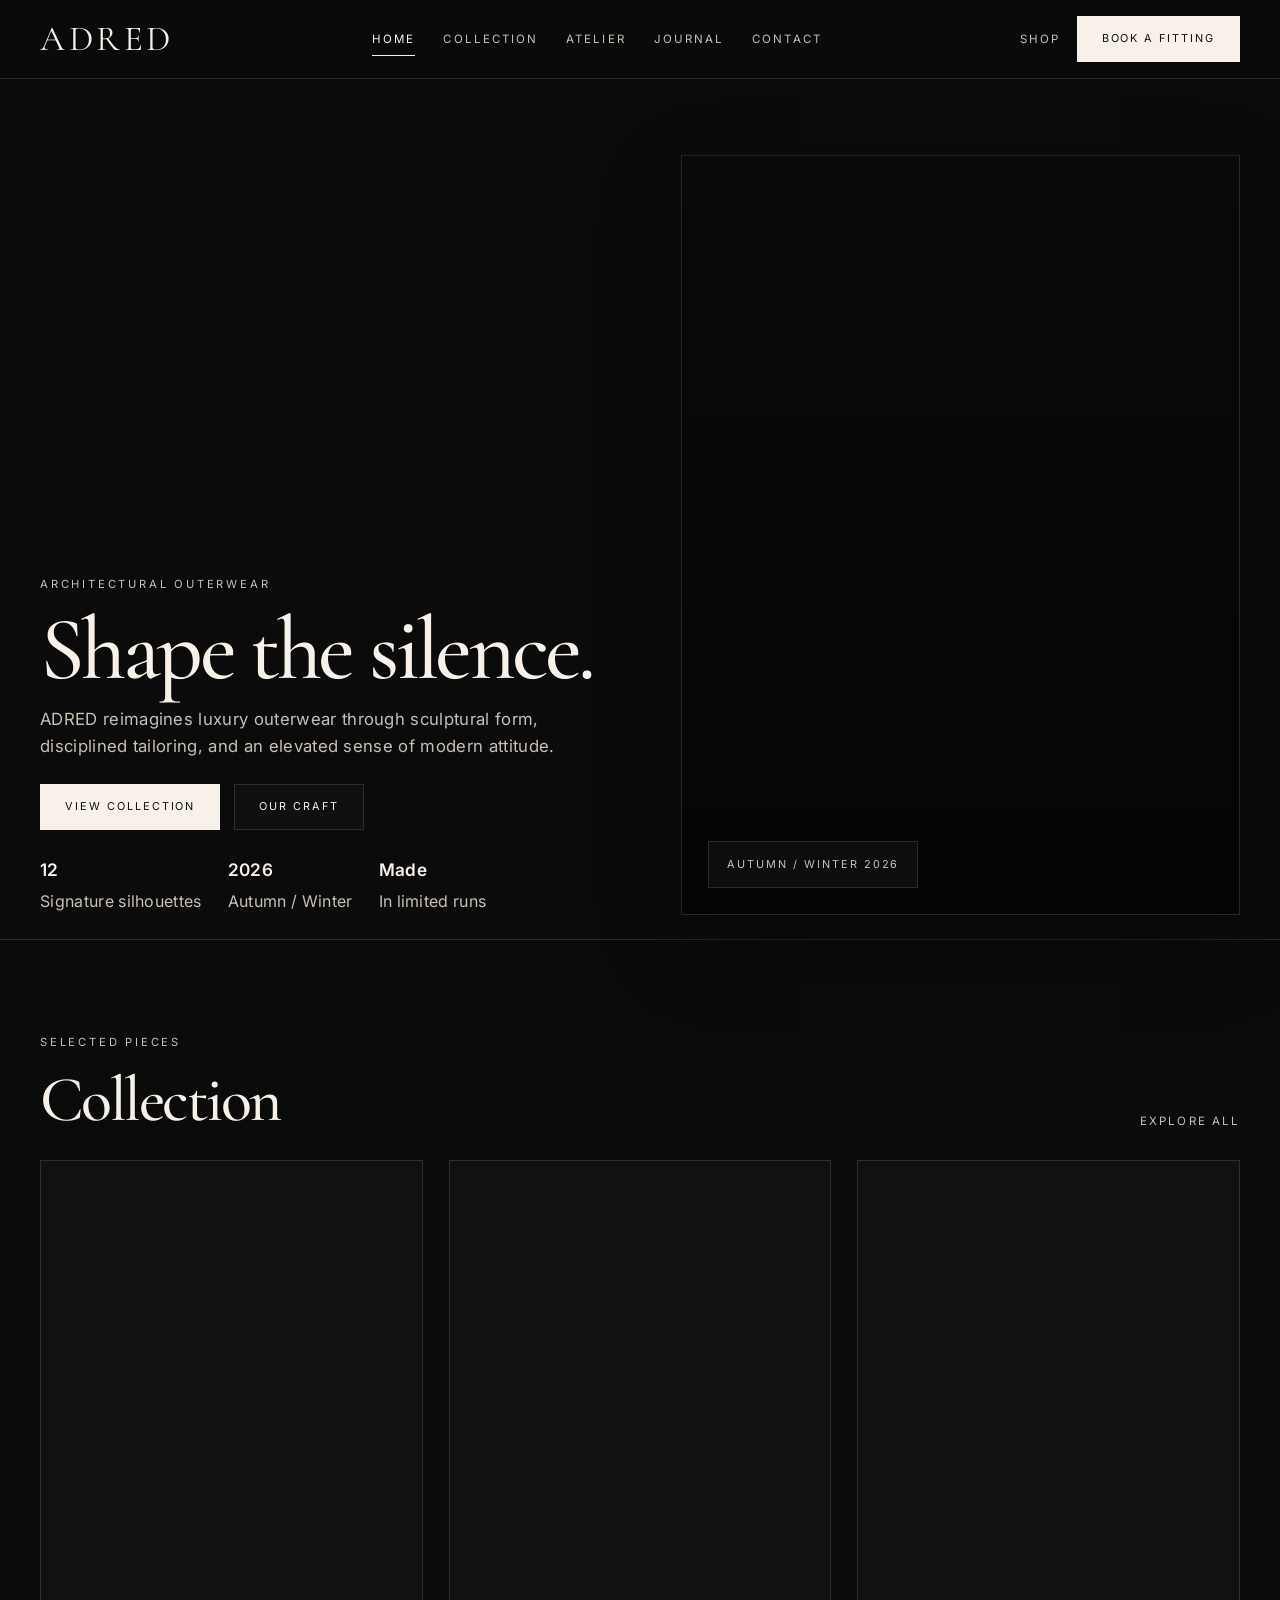
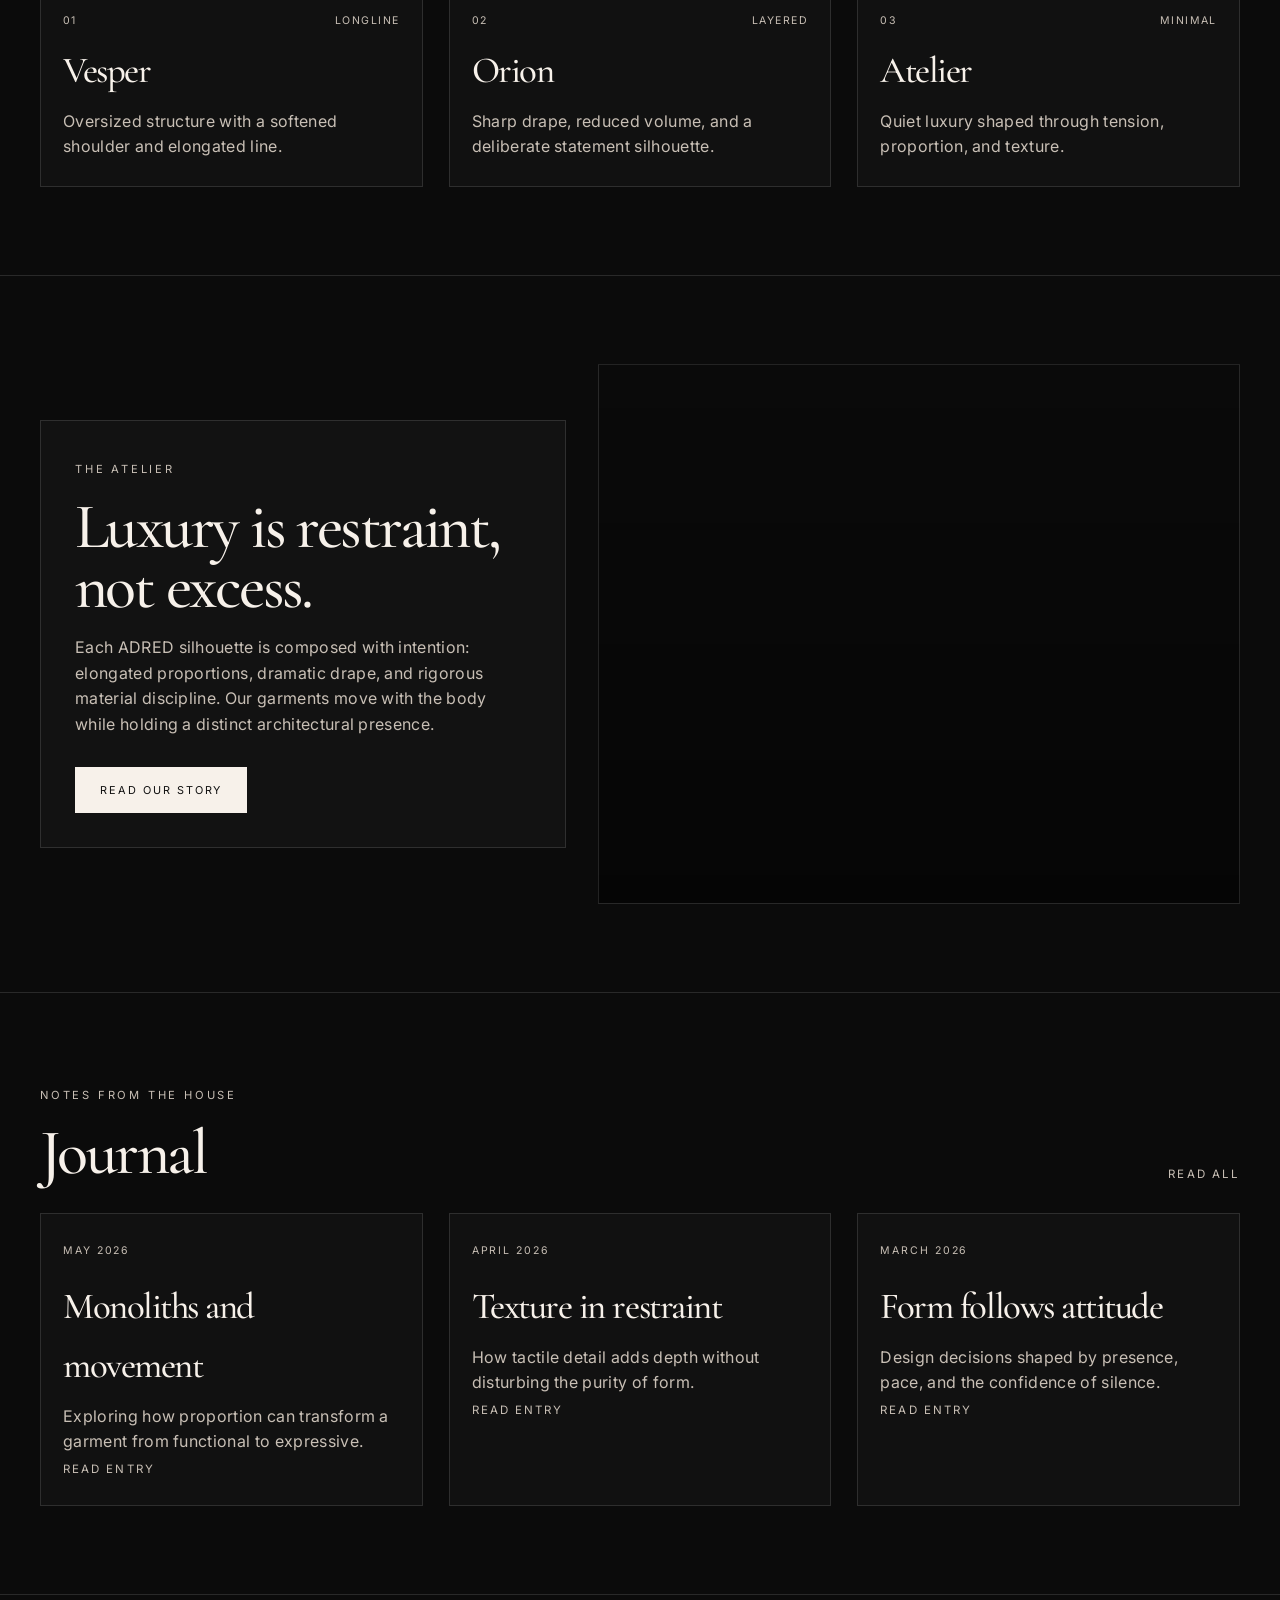
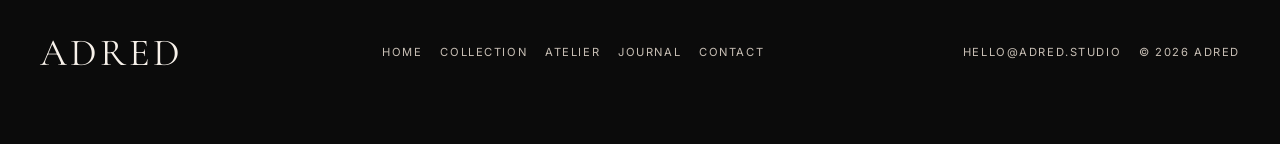
==== index.html @ dc6fb2dc "Create ADRED multi-page luxury fashion website with Home, Collection, Atelier, Journal, and Contact " ====
<!DOCTYPE html>
<html lang="en">
  <head>
    <meta charset="UTF-8" />
    <meta name="viewport" content="width=device-width, initial-scale=1.0" />
    <title>ADRED | Outerwear Atelier</title>
    <meta
      name="description"
      content="ADRED creates sculptural luxury outerwear with precision tailoring, modern minimalism, and architectural silhouettes."
    />
    <link rel="preconnect" href="https://fonts.googleapis.com" />
    <link rel="preconnect" href="https://fonts.gstatic.com" crossorigin />
    <link href="https://fonts.googleapis.com/css2?family=Cormorant+Garamond:wght@400;500;600;700&family=Inter:wght@400;500;600;700;800&display=swap" rel="stylesheet" />
    <link rel="stylesheet" href="css/style.css" />
  </head>
  <body>
    <header class="topbar">
      <div class="container nav-wrap">
        <a href="index.html" class="brand" aria-label="ADRED home">ADRED</a>

        <button class="menu-toggle" aria-label="Toggle menu" aria-expanded="false">
          <span></span>
          <span></span>
          <span></span>
        </button>

        <nav class="main-nav" aria-label="Main navigation">
          <a href="index.html" class="active">Home</a>
          <a href="collection.html">Collection</a>
          <a href="atelier.html">Atelier</a>
          <a href="journal.html">Journal</a>
          <a href="contact.html">Contact</a>
        </nav>

        <div class="nav-actions">
          <a href="collection.html" class="nav-link">Shop</a>
          <a href="contact.html" class="button button-light">Book a fitting</a>
        </div>
      </div>
    </header>

    <main>
      <section class="hero">
        <div class="container hero-grid">
          <div class="hero-copy">
            <span class="eyebrow">Architectural outerwear</span>
            <h1>Shape the silence.</h1>
            <p>
              ADRED reimagines luxury outerwear through sculptural form, disciplined tailoring,
              and an elevated sense of modern attitude.
            </p>
            <div class="hero-actions">
              <a href="collection.html" class="button button-light">View collection</a>
              <a href="atelier.html" class="button button-ghost">Our craft</a>
            </div>
            <ul class="hero-metrics">
              <li><strong>12</strong><span>Signature silhouettes</span></li>
              <li><strong>2026</strong><span>Autumn / Winter</span></li>
              <li><strong>Made</strong><span>In limited runs</span></li>
            </ul>
          </div>

          <div class="hero-visual">
            <div class="hero-image">
              <div class="image-tag">Autumn / Winter 2026</div>
            </div>
          </div>
        </div>
      </section>

      <section class="section">
        <div class="container">
          <div class="section-head">
            <div>
              <span class="eyebrow">selected pieces</span>
              <h2>Collection</h2>
            </div>
            <a href="collection.html" class="text-link">Explore all</a>
          </div>

          <div class="products-grid">
            <article class="product-card">
              <div class="product-image image-one"></div>
              <div class="product-content">
                <div class="meta-row">
                  <span>01</span>
                  <span>Longline</span>
                </div>
                <h3>Vesper</h3>
                <p>Oversized structure with a softened shoulder and elongated line.</p>
              </div>
            </article>

            <article class="product-card">
              <div class="product-image image-two"></div>
              <div class="product-content">
                <div class="meta-row">
                  <span>02</span>
                  <span>Layered</span>
                </div>
                <h3>Orion</h3>
                <p>Sharp drape, reduced volume, and a deliberate statement silhouette.</p>
              </div>
            </article>

            <article class="product-card">
              <div class="product-image image-three"></div>
              <div class="product-content">
                <div class="meta-row">
                  <span>03</span>
                  <span>Minimal</span>
                </div>
                <h3>Atelier</h3>
                <p>Quiet luxury shaped through tension, proportion, and texture.</p>
              </div>
            </article>
          </div>
        </div>
      </section>

      <section class="section atelier-banner">
        <div class="container story-grid">
          <div class="story-copy">
            <span class="eyebrow">The atelier</span>
            <h2>Luxury is restraint, not excess.</h2>
            <p>
              Each ADRED silhouette is composed with intention: elongated proportions, dramatic drape,
              and rigorous material discipline. Our garments move with the body while holding a distinct architectural presence.
            </p>
            <a href="atelier.html" class="button button-light">Read our story</a>
          </div>

          <div class="story-visual"></div>
        </div>
      </section>

      <section class="section">
        <div class="container">
          <div class="section-head">
            <div>
              <span class="eyebrow">notes from the house</span>
              <h2>Journal</h2>
            </div>
            <a href="journal.html" class="text-link">Read all</a>
          </div>

          <div class="journal-grid">
            <article class="journal-card">
              <span class="journal-date">May 2026</span>
              <h3>Monoliths and movement</h3>
              <p>Exploring how proportion can transform a garment from functional to expressive.</p>
              <a href="journal.html" class="text-link">Read entry</a>
            </article>

            <article class="journal-card">
              <span class="journal-date">April 2026</span>
              <h3>Texture in restraint</h3>
              <p>How tactile detail adds depth without disturbing the purity of form.</p>
              <a href="journal.html" class="text-link">Read entry</a>
            </article>

            <article class="journal-card">
              <span class="journal-date">March 2026</span>
              <h3>Form follows attitude</h3>
              <p>Design decisions shaped by presence, pace, and the confidence of silence.</p>
              <a href="journal.html" class="text-link">Read entry</a>
            </article>
          </div>
        </div>
      </section>
    </main>

    <footer class="site-footer">
      <div class="container footer-inner">
        <div class="footer-brand">ADRED</div>

        <div class="footer-links">
          <a href="index.html">Home</a>
          <a href="collection.html">Collection</a>
          <a href="atelier.html">Atelier</a>
          <a href="journal.html">Journal</a>
          <a href="contact.html">Contact</a>
        </div>

        <div class="footer-meta">
          <a href="mailto:hello@adred.studio">hello@adred.studio</a>
          <span>© <span id="year"></span> ADRED</span>
        </div>
      </div>
    </footer>

    <script src="js/script.js"></script>
  </body>
</html>
---- css/style.css ----
:root {
  --bg: #0b0b0b;
  --bg-2: #131313;
  --panel: rgba(16, 16, 16, 0.9);
  --panel-strong: #111111;
  --text: #f7f1ea;
  --muted: #c8bfb5;
  --line: rgba(255, 255, 255, 0.12);
  --stone: #d9d3c9;
  --soft: #b39b7f;
  --shadow: rgba(0, 0, 0, 0.38);
}

* {
  box-sizing: border-box;
}

html {
  scroll-behavior: smooth;
}

body {
  margin: 0;
  background: var(--bg);
  color: var(--text);
  font-family: "Inter", sans-serif;
  line-height: 1.6;
  letter-spacing: 0.02em;
}

a {
  color: inherit;
  text-decoration: none;
}

img {
  display: block;
  max-width: 100%;
}

button,
input,
textarea {
  font: inherit;
}

.container {
  width: min(1200px, calc(100% - 32px));
  margin: 0 auto;
}

.topbar {
  position: sticky;
  top: 0;
  z-index: 20;
  background: rgba(11, 11, 11, 0.76);
  backdrop-filter: blur(12px);
  border-bottom: 1px solid var(--line);
}

.nav-wrap {
  display: flex;
  align-items: center;
  justify-content: space-between;
  gap: 18px;
  min-height: 78px;
  position: relative;
}

.brand {
  font-family: "Cormorant Garamond", serif;
  font-size: 2.2rem;
  letter-spacing: 0.1em;
  text-transform: uppercase;
  color: var(--text);
}

.main-nav {
  display: flex;
  align-items: center;
  gap: 28px;
  font-size: 0.72rem;
  letter-spacing: 0.18em;
  text-transform: uppercase;
  color: var(--muted);
}

.main-nav a {
  position: relative;
  transition: color 0.2s ease;
}

.main-nav a.active,
.main-nav a:hover,
.nav-link:hover,
.text-link:hover {
  color: var(--text);
}

.main-nav a.active::after,
.main-nav a:hover::after {
  content: "";
  position: absolute;
  left: 0;
  right: 0;
  bottom: -8px;
  height: 1px;
  background: var(--text);
}

.nav-actions {
  display: flex;
  align-items: center;
  gap: 16px;
  font-size: 0.72rem;
  letter-spacing: 0.18em;
  text-transform: uppercase;
  color: var(--muted);
}

.button {
  display: inline-flex;
  align-items: center;
  justify-content: center;
  min-height: 46px;
  padding: 0 24px;
  border: 1px solid var(--line);
  background: transparent;
  color: var(--text);
  letter-spacing: 0.18em;
  text-transform: uppercase;
  font-size: 0.68rem;
  cursor: pointer;
  transition: all 0.2s ease;
}

.button:hover {
  transform: translateY(-1px);
}

.button-light {
  background: var(--text);
  color: #111;
  border-color: var(--text);
}

.button-ghost {
  background: rgba(255, 255, 255, 0.02);
}

.nav-link {
  color: var(--muted);
}

.menu-toggle {
  display: none;
  width: 42px;
  height: 42px;
  border: 1px solid var(--line);
  background: transparent;
  cursor: pointer;
  padding: 10px 9px;
}

.menu-toggle span {
  display: block;
  width: 100%;
  height: 1px;
  background: var(--text);
  margin: 5px 0;
}

.hero {
  padding: 76px 0 24px;
}

.hero-grid {
  display: grid;
  grid-template-columns: 1.04fr 0.96fr;
  align-items: end;
  gap: 36px;
  min-height: 670px;
}

.eyebrow {
  display: inline-block;
  margin-bottom: 18px;
  font-size: 0.7rem;
  letter-spacing: 0.25em;
  text-transform: uppercase;
  color: var(--muted);
}

h1,
h2,
h3 {
  margin: 0;
  font-family: "Cormorant Garamond", serif;
  font-weight: 500;
  letter-spacing: -0.04em;
}

h1 {
  font-size: clamp(4rem, 7vw, 10rem);
  line-height: 0.85;
  margin-bottom: 12px;
}

.hero-copy p,
.story-copy p,
.contact-card p,
.lead,
.journal-feature-copy p,
.product-content p,
.journal-card p,
.values-grid p,
.story-column p {
  color: var(--muted);
}

.hero-copy p {
  max-width: 560px;
  font-size: 1.05rem;
  margin: 18px 0 24px;
}

.hero-actions {
  display: flex;
  flex-wrap: wrap;
  gap: 14px;
  margin-bottom: 26px;
}

.hero-metrics {
  list-style: none;
  padding: 0;
  margin: 0;
  display: flex;
  flex-wrap: wrap;
  gap: 26px;
  max-width: 600px;
}

.hero-metrics li {
  min-width: 120px;
  display: flex;
  flex-direction: column;
  gap: 6px;
  color: var(--muted);
}

.hero-metrics strong {
  font-size: 1.08rem;
  font-weight: 600;
  color: var(--text);
}

.hero-image {
  position: relative;
  height: 760px;
  background:
    linear-gradient(180deg, rgba(0, 0, 0, 0.2), rgba(0, 0, 0, 0.55)),
    url('https://images.unsplash.com/photo-1529139574466-a303027c1d8b?auto=format&fit=crop&w=1000&q=80') center/cover no-repeat;
  border: 1px solid var(--line);
  box-shadow: 0 30px 80px rgba(0, 0, 0, 0.32);
}

.image-tag {
  position: absolute;
  left: 26px;
  bottom: 26px;
  padding: 14px 18px;
  background: rgba(17, 17, 17, 0.72);
  border: 1px solid var(--line);
  text-transform: uppercase;
  letter-spacing: 0.18em;
  font-size: 0.68rem;
  color: var(--muted);
}

.section {
  padding: 88px 0;
  border-top: 1px solid var(--line);
}

.section-head {
  display: flex;
  justify-content: space-between;
  align-items: end;
  gap: 20px;
  margin-bottom: 30px;
}

.section-head h2,
.story-copy h2,
.journal-feature-copy h2,
.page-header h1 {
  font-size: clamp(3.2rem, 5vw, 5rem);
  line-height: 0.94;
}

.text-link {
  color: var(--muted);
  font-size: 0.72rem;
  letter-spacing: 0.18em;
  text-transform: uppercase;
}

.products-grid,
.collection-grid,
.journal-grid,
.values-grid {
  display: grid;
  gap: 26px;
}

.products-grid,
.journal-grid,
.values-grid {
  grid-template-columns: repeat(3, minmax(0, 1fr));
}

.collection-grid {
  grid-template-columns: repeat(2, minmax(0, 1fr));
}

.product-card,
.journal-card,
.contact-card,
.contact-form,
.story-column,
.values-grid article {
  background: #111111;
  border: 1px solid var(--line);
}

.product-card {
  overflow: hidden;
}

.product-image {
  height: 430px;
  background-size: cover;
  background-position: center;
}

.image-one {
  background-image: url('https://images.unsplash.com/photo-1529139574466-a303027c1d8b?auto=format&fit=crop&w=900&q=80');
}

.image-two {
  background-image: url('https://images.unsplash.com/photo-1524504388940-b1c1722653e1?auto=format&fit=crop&w=900&q=80');
}

.image-three {
  background-image: url('https://images.unsplash.com/photo-1496747611176-843222e1e57c?auto=format&fit=crop&w=900&q=80');
}

.image-four {
  background-image: url('https://images.unsplash.com/photo-1483985988355-763728e1935b?auto=format&fit=crop&w=900&q=80');
}

.image-five {
  background-image: url('https://images.unsplash.com/photo-1515886657613-9f3515b0c78f?auto=format&fit=crop&w=900&q=80');
}

.image-six {
  background-image: url('https://images.unsplash.com/photo-1524504388940-b1c1722653e1?auto=format&fit=crop&w=900&q=80');
}

.image-seven {
  background-image: url('https://images.unsplash.com/photo-1496747611176-843222e1e57c?auto=format&fit=crop&w=1000&q=80');
}

.product-content {
  padding: 22px 22px 26px;
}

.meta-row {
  display: flex;
  justify-content: space-between;
  gap: 12px;
  margin-bottom: 12px;
  color: var(--muted);
  font-size: 0.66rem;
  letter-spacing: 0.14em;
  text-transform: uppercase;
}

.product-content h3,
.journal-card h3,
.values-grid h3 {
  font-size: 2.3rem;
  margin-bottom: 8px;
}

.product-content p,
.journal-card p,
.values-grid p,
.contact-card p,
.story-column p,
.lead {
  margin: 0;
}

.story-grid {
  display: grid;
  grid-template-columns: 0.9fr 1.1fr;
  gap: 32px;
  align-items: center;
}

.story-copy {
  background: #121212;
  border: 1px solid var(--line);
  padding: 34px;
}

.story-copy p {
  margin: 18px 0 30px;
  max-width: 500px;
}

.story-visual {
  min-height: 540px;
  background:
    linear-gradient(180deg, rgba(0, 0, 0, 0.1), rgba(0, 0, 0, 0.52)),
    url('https://images.unsplash.com/photo-1483985988355-763728e1935b?auto=format&fit=crop&w=1000&q=80') center/cover no-repeat;
  border: 1px solid var(--line);
}

.journal-card {
  padding: 22px 22px 24px;
}

.journal-date {
  display: inline-block;
  margin-bottom: 18px;
  color: var(--muted);
  font-size: 0.66rem;
  letter-spacing: 0.18em;
  text-transform: uppercase;
}

.muted-section {
  background: rgba(255, 255, 255, 0.02);
}

.page-shell {
  min-height: 70vh;
}

.page-hero {
  padding: 64px 0 30px;
}

.page-hero.compact {
  padding-bottom: 20px;
}

.filter-row {
  display: flex;
  flex-wrap: wrap;
  gap: 12px;
  margin-bottom: 26px;
}

.filter-row span {
  display: inline-flex;
  align-items: center;
  justify-content: center;
  min-height: 36px;
  padding: 0 16px;
  border: 1px solid var(--line);
  color: var(--muted);
  font-size: 0.7rem;
  letter-spacing: 0.14em;
  text-transform: uppercase;
}

.story-layout {
  display: grid;
  grid-template-columns: 0.9fr 1.1fr;
  gap: 30px;
  align-items: center;
}

.story-column {
  padding: 30px 28px;
}

.story-column p {
  margin-bottom: 18px;
}

.story-column p:last-child {
  margin-bottom: 0;
}

.lead {
  font-size: 1.14rem;
  color: var(--text);
}

.atelier-visual {
  min-height: 560px;
  background:
    linear-gradient(180deg, rgba(0, 0, 0, 0.15), rgba(0, 0, 0, 0.5)),
    url('https://images.unsplash.com/photo-1524504388940-b1c1722653e1?auto=format&fit=crop&w=1000&q=80') center/cover no-repeat;
  border: 1px solid var(--line);
}

.values-grid {
  grid-template-columns: repeat(3, minmax(0, 1fr));
}

.values-grid article {
  padding: 28px 24px;
}

.values-grid .eyebrow {
  margin-bottom: 14px;
}

.journal-feature {
  display: grid;
  grid-template-columns: 1.1fr 0.9fr;
  gap: 30px;
  align-items: center;
  background: #111111;
  border: 1px solid var(--line);
  margin-bottom: 30px;
}

.journal-feature-image {
  min-height: 420px;
  background-size: cover;
  background-position: center;
}

.journal-feature-copy {
  padding: 30px 28px;
}

.journal-feature-copy h2 {
  margin-bottom: 12px;
}

.journal-page-grid {
  grid-template-columns: repeat(2, minmax(0, 1fr));
}

.contact-grid {
  display: grid;
  grid-template-columns: 0.9fr 1.1fr;
  gap: 30px;
  align-items: start;
}

.contact-card,
.contact-form {
  padding: 28px;
}

.contact-list {
  list-style: none;
  margin: 24px 0 0;
  padding: 0;
  color: var(--muted);
  display: grid;
  gap: 14px;
}

.contact-form {
  display: grid;
  gap: 20px;
}

.field-row {
  display: grid;
  grid-template-columns: repeat(2, minmax(0, 1fr));
  gap: 16px;
}

label {
  display: grid;
  gap: 10px;
  color: var(--muted);
  font-size: 0.75rem;
  letter-spacing: 0.13em;
  text-transform: uppercase;
}

input,
textarea {
  width: 100%;
  background: rgba(255, 255, 255, 0.02);
  border: 1px solid var(--line);
  color: var(--text);
  padding: 14px 16px;
  resize: vertical;
}

input::placeholder,
textarea::placeholder {
  color: rgba(255, 255, 255, 0.35);
}

.wide-button {
  width: fit-content;
}

.site-footer {
  padding: 28px 0 60px;
  border-top: 1px solid var(--line);
  color: var(--muted);
}

.footer-inner {
  display: flex;
  justify-content: space-between;
  align-items: center;
  gap: 20px;
  flex-wrap: wrap;
}

.footer-brand {
  font-family: "Cormorant Garamond", serif;
  font-size: 2.4rem;
  letter-spacing: 0.08em;
  text-transform: uppercase;
  color: var(--text);
}

.footer-links,
.footer-meta {
  display: flex;
  align-items: center;
  gap: 18px;
  flex-wrap: wrap;
  font-size: 0.7rem;
  letter-spacing: 0.14em;
  text-transform: uppercase;
}

@media (max-width: 920px) {
  .main-nav,
  .nav-actions {
    display: none;
  }

  .menu-toggle {
    display: block;
  }

  .hero-grid,
  .story-grid,
  .story-layout,
  .contact-grid,
  .journal-feature,
  .products-grid,
  .collection-grid,
  .journal-grid,
  .values-grid {
    grid-template-columns: 1fr;
  }

  .hero-image {
    height: 560px;
  }

  .field-row {
    grid-template-columns: 1fr;
  }
}

@media (max-width: 560px) {
  .brand {
    font-size: 1.8rem;
  }

  .hero {
    padding-top: 52px;
  }

  .section {
    padding: 70px 0;
  }

  .button {
    min-width: 100%;
  }

  .hero-actions {
    display: grid;
    grid-template-columns: 1fr;
  }

  .hero-metrics {
    display: grid;
    grid-template-columns: 1fr;
  }
}
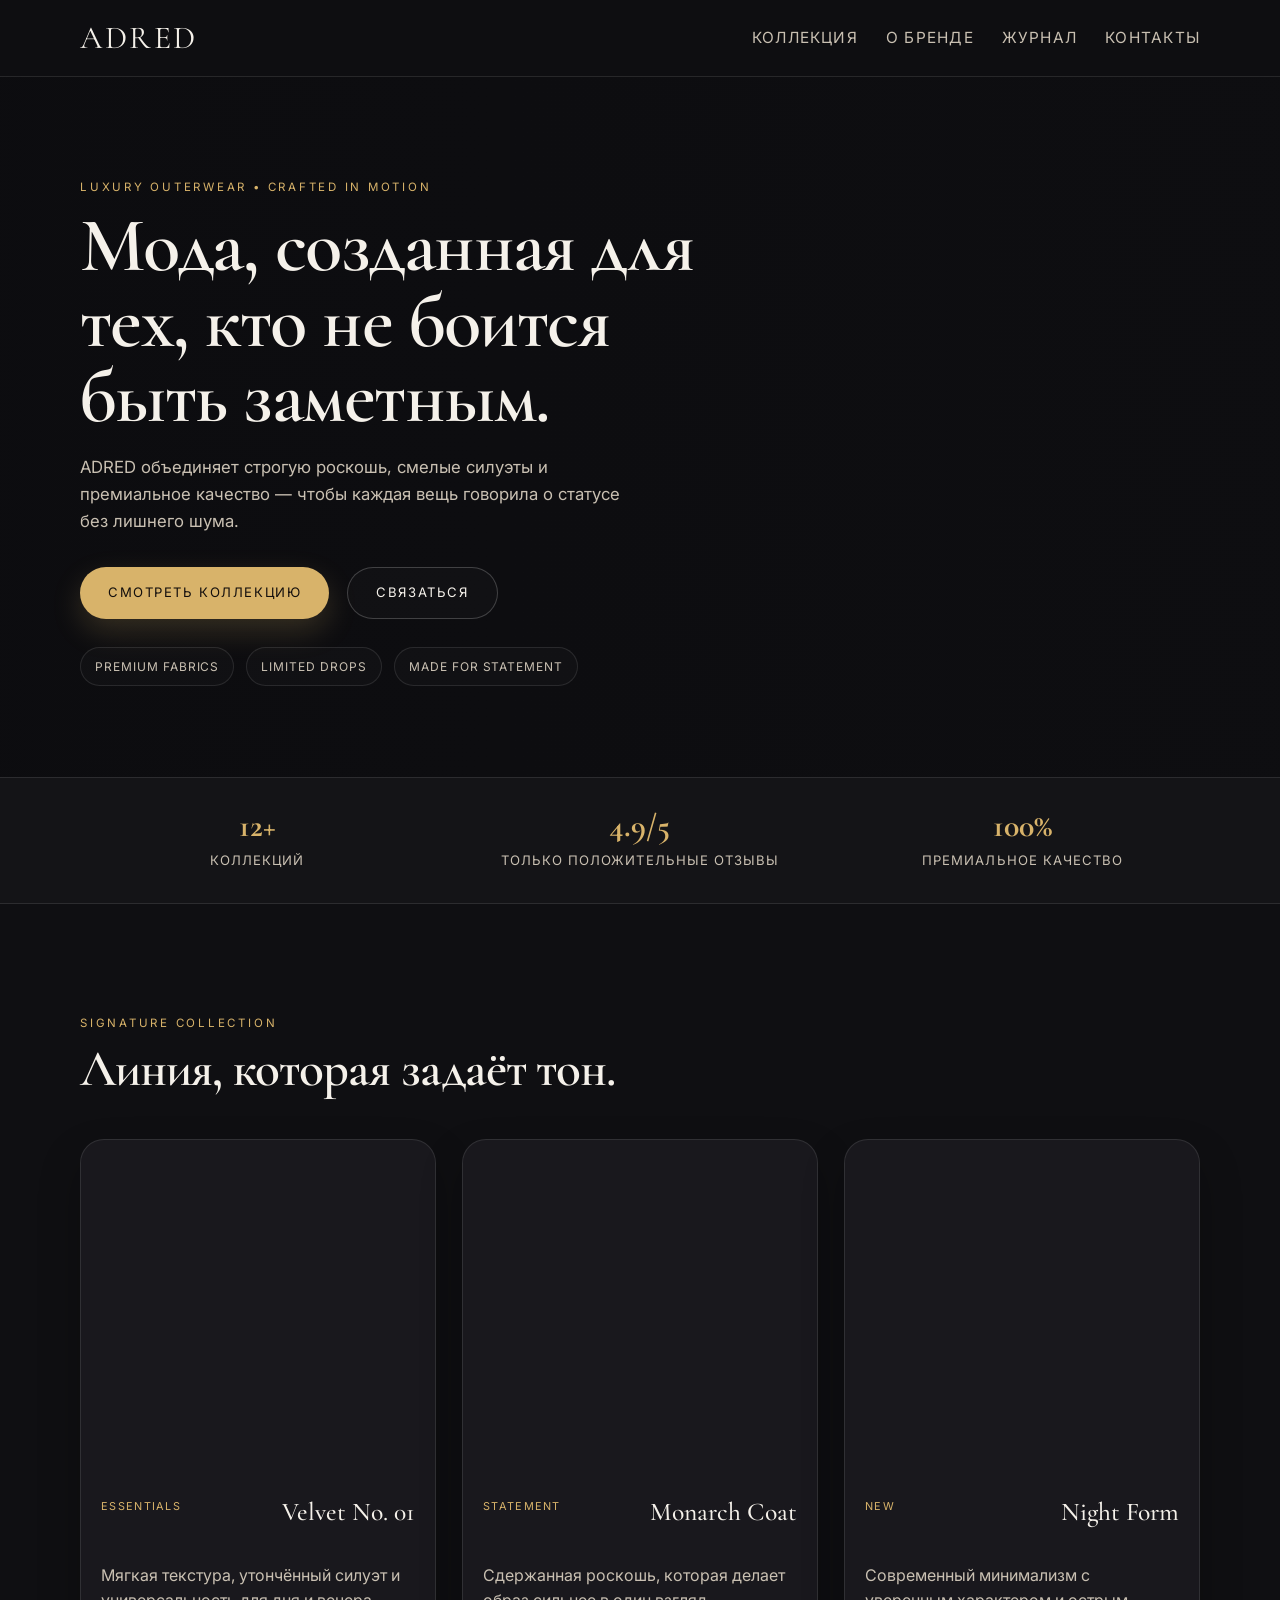
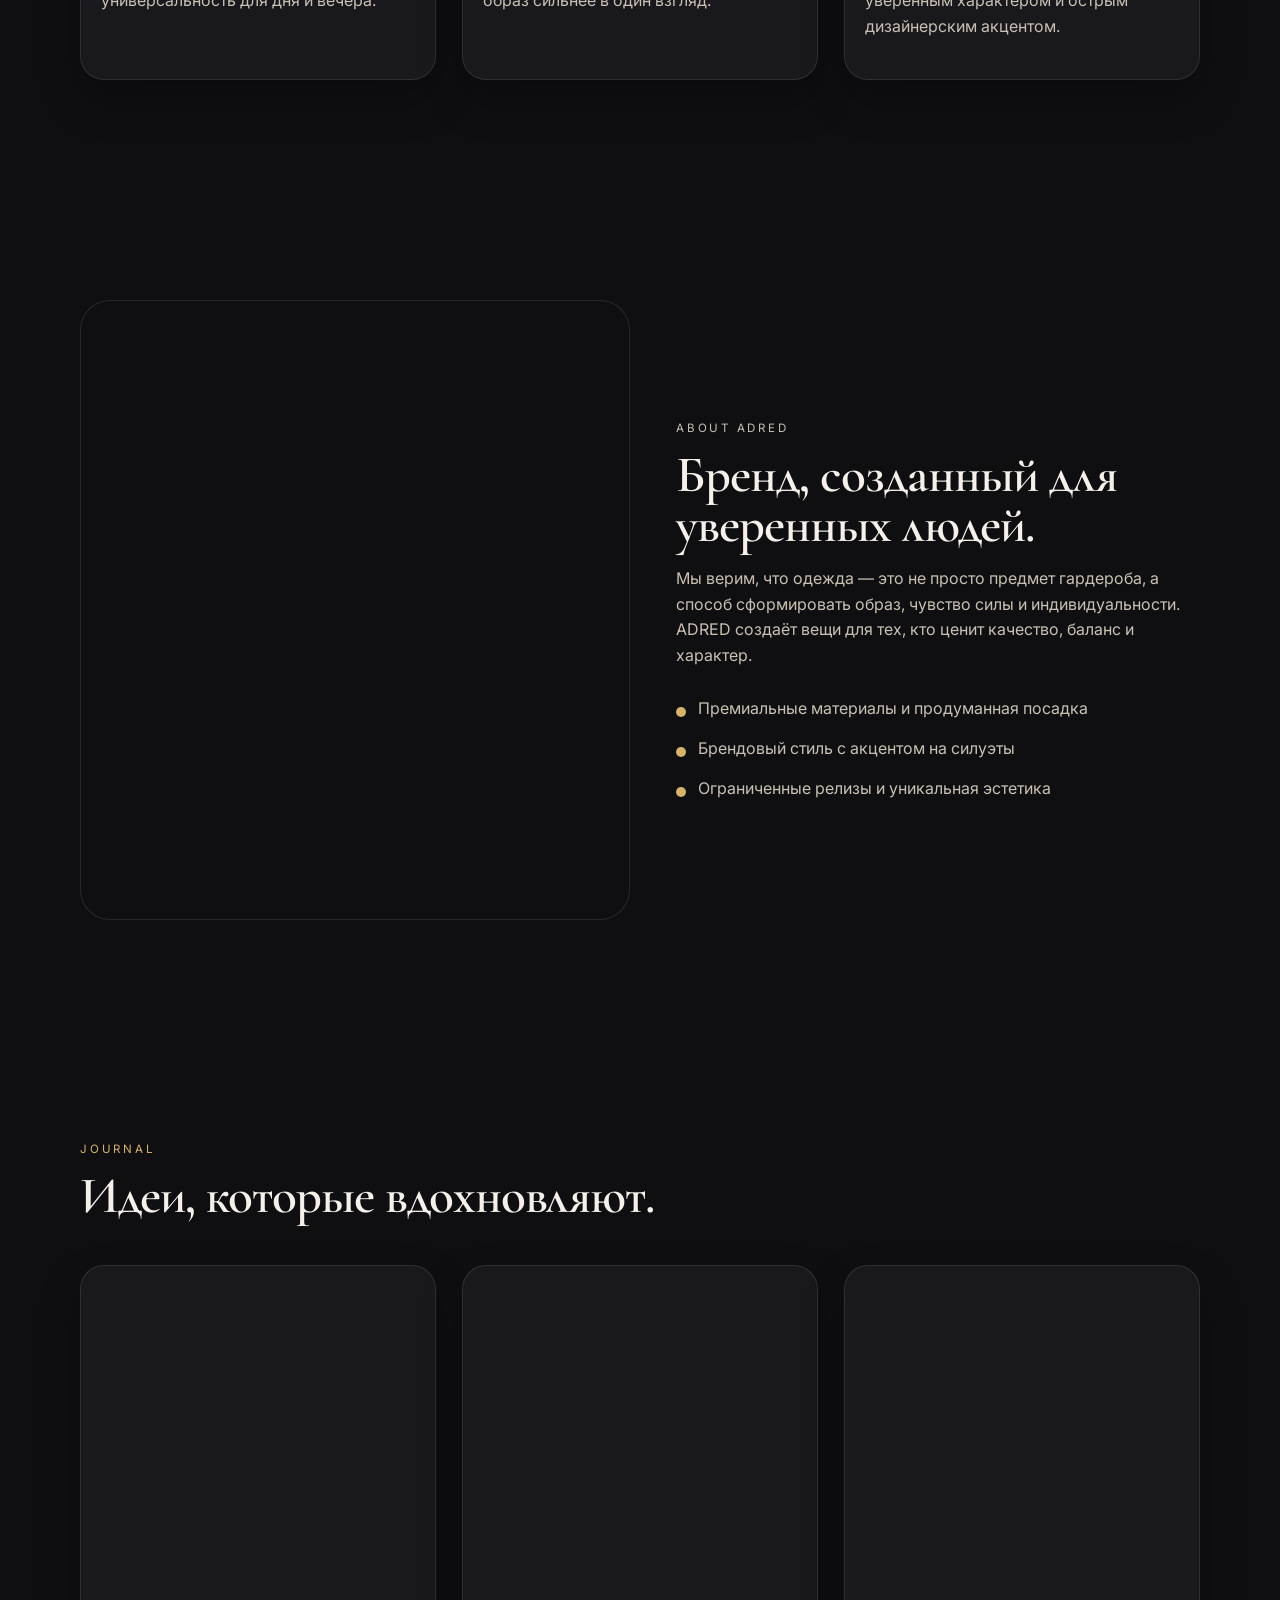
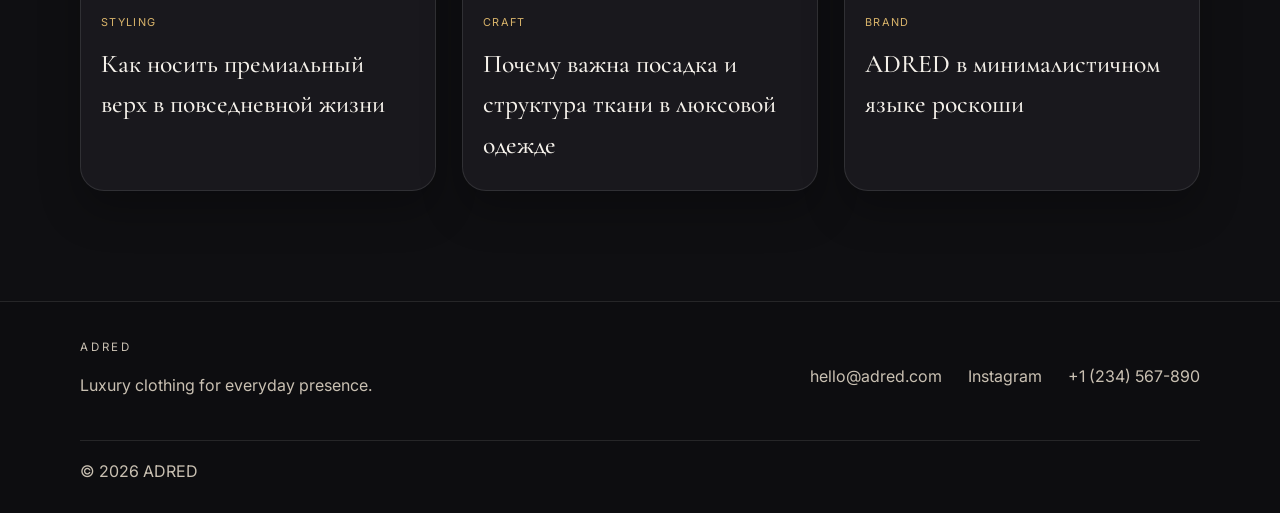
==== commit 213f33b1: "Create a luxury static landing page for ADRED with local run instructions." ====
--- a/index.html
+++ b/index.html
@@ -1,307 +1,201 @@
 <!DOCTYPE html>
-<html lang="en">
+<html lang="ru">
   <head>
     <meta charset="UTF-8" />
     <meta name="viewport" content="width=device-width, initial-scale=1.0" />
-    <title>ADRED | Outerwear Atelier</title>
     <meta
       name="description"
-      content="ADRED creates sculptural luxury outerwear with precision tailoring, modern minimalism, and architectural silhouettes."
+      content="ADRED — роскошная одежда для тех, кто выбирает силу, минимализм и утончённый стиль."
     />
+    <title>ADRED | Luxury Clothing</title>
     <link rel="preconnect" href="https://fonts.googleapis.com" />
     <link rel="preconnect" href="https://fonts.gstatic.com" crossorigin />
-    <link href="https://fonts.googleapis.com/css2?family=Cormorant+Garamond:wght@400;500;600;700&family=Inter:wght@400;500;600;700;800&display=swap" rel="stylesheet" />
-    <link rel="stylesheet" href="css/style.css" />
+    <link
+      href="https://fonts.googleapis.com/css2?family=Cormorant+Garamond:wght@400;500;600;700&family=Inter:wght@400;500;600;700&display=swap"
+      rel="stylesheet"
+    />
+    <link rel="stylesheet" href="styles.css" />
   </head>
   <body>
-    <header class="topbar">
+    <header class="site-header">
       <div class="container nav-wrap">
-        <a href="index.html" class="brand" aria-label="ADRED home">ADRED</a>
-
-        <button class="menu-toggle" aria-label="Toggle menu" aria-expanded="false">
+        <a href="#top" class="brand" aria-label="ADRED home">ADRED</a>
+
+        <nav class="main-nav" aria-label="Main navigation">
+          <a href="#collection">Коллекция</a>
+          <a href="#about">О бренде</a>
+          <a href="#journal">Журнал</a>
+          <a href="#contact">Контакты</a>
+        </nav>
+
+        <button class="nav-toggle" aria-label="Toggle menu" aria-expanded="false">
           <span></span>
           <span></span>
           <span></span>
         </button>
-
-        <nav class="main-nav" aria-label="Main navigation">
-          <a href="index.html" class="active">Home</a>
-          <a href="collection.html">Collection</a>
-          <a href="atelier.html">Atelier</a>
-          <a href="journal.html">Journal</a>
-          <a href="contact.html">Contact</a>
-        </nav>
-
-        <div class="nav-actions">
-          <a href="collection.html" class="nav-link">Shop</a>
-          <a href="contact.html" class="button button-light">Book a fitting</a>
-        </div>
       </div>
     </header>
 
-    <main>
+    <main id="top">
       <section class="hero">
-        <div class="container hero-grid">
+        <div class="hero-overlay"></div>
+        <div class="container hero-inner">
           <div class="hero-copy">
-            <span class="eyebrow">Architectural outerwear</span>
-            <h1>Shape the silence.</h1>
-            <p>
-              ADRED reimagines luxury outerwear through sculptural form, disciplined tailoring,
-              and an elevated sense of modern attitude.
+            <p class="eyebrow">Luxury outerwear • crafted in motion</p>
+            <h1>Мода, созданная для тех, кто не боится быть заметным.</h1>
+            <p class="lead">
+              ADRED объединяет строгую роскошь, смелые силуэты и премиальное
+              качество — чтобы каждая вещь говорила о статусе без лишнего шума.
             </p>
             <div class="hero-actions">
-              <a href="collection.html" class="button button-light">View collection</a>
-              <a href="atelier.html" class="button button-ghost">Our craft</a>
+              <a href="#collection" class="btn btn-primary">Смотреть коллекцию</a>
+              <a href="#contact" class="btn btn-secondary">Связаться</a>
             </div>
-            <ul class="hero-metrics">
-              <li><strong>12</strong><span>Signature silhouettes</span></li>
-              <li><strong>2026</strong><span>Autumn / Winter</span></li>
-              <li><strong>Made</strong><span>In limited runs</span></li>
-            </ul>
-          </div>
-
-          <div class="hero-visual">
-            <div class="hero-image">
-              <div class="image-tag">Autumn / Winter 2026</div>
+            <div class="tags">
+              <span>Premium fabrics</span>
+              <span>Limited drops</span>
+              <span>Made for statement</span>
             </div>
           </div>
         </div>
       </section>
 
-      <section class="section">
+      <section class="metrics">
+        <div class="container metrics-grid">
+          <div>
+            <strong>12+</strong>
+            <span>Коллекций</span>
+          </div>
+          <div>
+            <strong>4.9/5</strong>
+            <span>Только положительные отзывы</span>
+          </div>
+          <div>
+            <strong>100%</strong>
+            <span>Премиальное качество</span>
+          </div>
+        </div>
+      </section>
+
+      <section id="collection" class="collection section-spacing">
         <div class="container">
-          <div class="section-head">
-            <div>
-              <span class="eyebrow">selected pieces</span>
-              <h2>Collection</h2>
-            </div>
-            <a href="collection.html" class="text-link">Explore all</a>
-          </div>
-
-          <div class="products-grid">
+          <div class="section-heading">
+            <p class="eyebrow">Signature collection</p>
+            <h2>Линия, которая задаёт тон.</h2>
+          </div>
+
+          <div class="product-grid">
             <article class="product-card">
               <div class="product-image image-one"></div>
-              <div class="product-content">
-                <div class="meta-row">
-                  <span>01</span>
-                  <span>Longline</span>
+              <div class="product-info">
+                <div>
+                  <span class="tag">Essentials</span>
+                  <h3>Velvet No. 01</h3>
                 </div>
-                <h3>Vesper</h3>
-                <p>Oversized structure with a softened shoulder and elongated line.</p>
+                <p>Мягкая текстура, утончённый силуэт и универсальность для дня и вечера.</p>
               </div>
             </article>
 
             <article class="product-card">
               <div class="product-image image-two"></div>
-              <div class="product-content">
-                <div class="meta-row">
-                  <span>02</span>
-                  <span>Layered</span>
+              <div class="product-info">
+                <div>
+                  <span class="tag">Statement</span>
+                  <h3>Monarch Coat</h3>
                 </div>
-                <h3>Orion</h3>
-                <p>Sharp drape, reduced volume, and a deliberate statement silhouette.</p>
+                <p>Сдержанная роскошь, которая делает образ сильнее в один взгляд.</p>
               </div>
             </article>
 
             <article class="product-card">
               <div class="product-image image-three"></div>
-              <div class="product-content">
-                <div class="meta-row">
-                  <span>03</span>
-                  <span>Minimal</span>
+              <div class="product-info">
+                <div>
+                  <span class="tag">New</span>
+                  <h3>Night Form</h3>
                 </div>
-                <h3>Atelier</h3>
-                <p>Quiet luxury shaped through tension, proportion, and texture.</p>
-              </div>
-            </article>
-          </div>
-        </div>
-      </section>
-
-      <section class="section atelier-banner">
+                <p>Современный минимализм с уверенным характером и острым дизайнерским акцентом.</p>
+              </div>
+            </article>
+          </div>
+        </div>
+      </section>
+
+      <section id="about" class="story section-spacing">
         <div class="container story-grid">
+          <div class="story-image"></div>
           <div class="story-copy">
-            <span class="eyebrow">The atelier</span>
-            <h2>Luxury is restraint, not excess.</h2>
+            <p class="eyebrow">About ADRED</p>
+            <h2>Бренд, созданный для уверенных людей.</h2>
             <p>
-              Each ADRED silhouette is composed with intention: elongated proportions, dramatic drape,
-              and rigorous material discipline. Our garments move with the body while holding a distinct architectural presence.
+              Мы верим, что одежда — это не просто предмет гардероба, а способ
+              сформировать образ, чувство силы и индивидуальности. ADRED создаёт
+              вещи для тех, кто ценит качество, баланс и характер.
             </p>
-            <a href="atelier.html" class="button button-light">Read our story</a>
-          </div>
-
-          <div class="story-visual"></div>
-        </div>
-      </section>
-
-      <section class="section">
+            <ul>
+              <li>Премиальные материалы и продуманная посадка</li>
+              <li>Брендовый стиль с акцентом на силуэты</li>
+              <li>Ограниченные релизы и уникальная эстетика</li>
+            </ul>
+          </div>
+        </div>
+      </section>
+
+      <section id="journal" class="journal section-spacing">
         <div class="container">
-          <div class="section-head">
-            <div>
-              <span class="eyebrow">notes from the house</span>
-              <h2>Journal</h2>
-            </div>
-            <a href="journal.html" class="text-link">Read all</a>
+          <div class="section-heading">
+            <p class="eyebrow">Journal</p>
+            <h2>Идеи, которые вдохновляют.</h2>
           </div>
 
           <div class="journal-grid">
             <article class="journal-card">
-              <span class="journal-date">May 2026</span>
-              <h3>Monoliths and movement</h3>
-              <p>Exploring how proportion can transform a garment from functional to expressive.</p>
-              <a href="journal.html" class="text-link">Read entry</a>
+              <div class="journal-visual visual-one"></div>
+              <div class="journal-content">
+                <span>Styling</span>
+                <h3>Как носить премиальный верх в повседневной жизни</h3>
+              </div>
             </article>
 
             <article class="journal-card">
-              <span class="journal-date">April 2026</span>
-              <h3>Texture in restraint</h3>
-              <p>How tactile detail adds depth without disturbing the purity of form.</p>
-              <a href="journal.html" class="text-link">Read entry</a>
+              <div class="journal-visual visual-two"></div>
+              <div class="journal-content">
+                <span>Craft</span>
+                <h3>Почему важна посадка и структура ткани в люксовой одежде</h3>
+              </div>
             </article>
 
             <article class="journal-card">
-              <span class="journal-date">March 2026</span>
-              <h3>Form follows attitude</h3>
-              <p>Design decisions shaped by presence, pace, and the confidence of silence.</p>
-              <a href="journal.html" class="text-link">Read entry</a>
+              <div class="journal-visual visual-three"></div>
+              <div class="journal-content">
+                <span>Brand</span>
+                <h3>ADRED в минималистичном языке роскоши</h3>
+              </div>
             </article>
           </div>
         </div>
       </section>
     </main>
 
-    <footer class="site-footer">
-      <div class="container footer-inner">
-        <div class="footer-brand">ADRED</div>
+    <footer id="contact" class="site-footer">
+      <div class="container footer-wrap">
+        <div>
+          <p class="eyebrow white">ADRED</p>
+          <p>Luxury clothing for everyday presence.</p>
+        </div>
 
         <div class="footer-links">
-          <a href="index.html">Home</a>
-          <a href="collection.html">Collection</a>
-          <a href="atelier.html">Atelier</a>
-          <a href="journal.html">Journal</a>
-          <a href="contact.html">Contact</a>
-        </div>
-
-        <div class="footer-meta">
-          <a href="mailto:hello@adred.studio">hello@adred.studio</a>
-          <span>© <span id="year"></span> ADRED</span>
-        </div>
+          <a href="mailto:hello@adred.com">hello@adred.com</a>
+          <a href="https://instagram.com" target="_blank" rel="noreferrer">Instagram</a>
+          <a href="tel:+1234567890">+1 (234) 567-890</a>
+        </div>
+      </div>
+
+      <div class="container footer-bottom">
+        <span>© <span id="year"></span> ADRED</span>
       </div>
     </footer>
 
-    <script src="js/script.js"></script>
+    <script src="script.js"></script>
   </body>
 </html>
-
-
-
-
-
-
-
-
-
-
-
-
-
-
-
-
-
-
-
-
-
-
-
-
-
-
-
-
-
-
-
-
-
-
-
-
-
-
-
-
-
-
-
-
-
-
-
-
-
-
-
-
-
-
-
-
-
-
-
-
-
-
-
-
-
-
-
-
-
-
-
-
-
-
-
-
-
-
-
-
-
-
-
-
-
-
-
-
-
-
-
-
-
-
-
-
-
-
-
-
-
-
-
-
-
-
-
-
-
-
-
-
-
--- a/styles.css
+++ b/styles.css
@@ -0,0 +1,460 @@
+:root {
+  --bg: #0f0f12;
+  --panel: #17171b;
+  --panel-soft: #19181d;
+  --text: #f5f1ea;
+  --muted: #c9c0b2;
+  --gold: #d8b36a;
+  --gold-soft: rgba(216, 179, 106, 0.2);
+  --line: rgba(255, 255, 255, 0.1);
+  --shadow: rgba(0, 0, 0, 0.25);
+}
+
+* {
+  box-sizing: border-box;
+}
+
+html {
+  scroll-behavior: smooth;
+}
+
+body {
+  margin: 0;
+  background: var(--bg);
+  color: var(--text);
+  font-family: "Inter", sans-serif;
+  line-height: 1.6;
+}
+
+a {
+  color: inherit;
+  text-decoration: none;
+}
+
+img {
+  max-width: 100%;
+  display: block;
+}
+
+.container {
+  width: min(1120px, calc(100% - 40px));
+  margin: 0 auto;
+}
+
+.section-spacing {
+  padding: 110px 0;
+}
+
+.site-header {
+  position: sticky;
+  top: 0;
+  z-index: 20;
+  backdrop-filter: blur(12px);
+  background: rgba(15, 15, 18, 0.7);
+  border-bottom: 1px solid var(--line);
+}
+
+.nav-wrap {
+  display: flex;
+  align-items: center;
+  justify-content: space-between;
+  min-height: 76px;
+}
+
+.brand {
+  font-family: "Cormorant Garamond", serif;
+  font-size: clamp(2rem, 2vw, 2.6rem);
+  letter-spacing: 0.08em;
+  color: var(--text);
+}
+
+.main-nav {
+  display: flex;
+  gap: 28px;
+  align-items: center;
+  color: var(--muted);
+  font-size: 0.96rem;
+  letter-spacing: 0.08em;
+  text-transform: uppercase;
+}
+
+.main-nav a {
+  transition: color 0.25s ease;
+}
+
+.main-nav a:hover,
+.main-nav a:focus-visible {
+  color: var(--text);
+}
+
+.nav-toggle {
+  display: none;
+  width: 46px;
+  height: 46px;
+  padding: 0;
+  background: transparent;
+  border: 1px solid var(--line);
+  border-radius: 8px;
+  cursor: pointer;
+}
+
+.nav-toggle span {
+  display: block;
+  width: 22px;
+  height: 2px;
+  background: var(--text);
+  margin: 5px auto;
+  border-radius: 10px;
+}
+
+.hero {
+  position: relative;
+  min-height: 700px;
+  display: flex;
+  align-items: center;
+  background-image: url("https://images.unsplash.com/photo-1529139574466-a303027c1d8b?auto=format&fit=crop&w=1600&q=80");
+  background-size: cover;
+  background-position: center;
+}
+
+.hero-overlay {
+  position: absolute;
+  inset: 0;
+  background: linear-gradient(90deg, rgba(12, 12, 15, 0.85), rgba(12, 12, 15, 0.38));
+}
+
+.hero-inner {
+  position: relative;
+  z-index: 1;
+  padding: 80px 0 70px;
+}
+
+.hero-copy {
+  max-width: 620px;
+}
+
+.eyebrow {
+  margin: 0 0 12px;
+  color: var(--gold);
+  font-size: 0.72rem;
+  letter-spacing: 0.24em;
+  text-transform: uppercase;
+}
+
+.white {
+  color: var(--text);
+}
+
+.hero h1,
+.section-heading h2,
+.story-copy h2 {
+  margin: 0;
+  font-family: "Cormorant Garamond", serif;
+  font-weight: 600;
+  letter-spacing: -0.02em;
+  line-height: 0.98;
+}
+
+.hero h1 {
+  font-size: clamp(3.2rem, 6vw, 6rem);
+  max-width: 630px;
+}
+
+.lead {
+  max-width: 560px;
+  margin: 20px 0 0;
+  color: var(--muted);
+  font-size: 1.05rem;
+}
+
+.hero-actions {
+  display: flex;
+  flex-wrap: wrap;
+  gap: 18px;
+  margin-top: 32px;
+}
+
+.btn {
+  display: inline-flex;
+  align-items: center;
+  justify-content: center;
+  min-height: 52px;
+  padding: 0 28px;
+  font-size: 0.82rem;
+  letter-spacing: 0.12em;
+  text-transform: uppercase;
+  border-radius: 999px;
+  transition: transform 0.2s ease, box-shadow 0.2s ease;
+}
+
+.btn:hover,
+.btn:focus-visible {
+  transform: translateY(-1px);
+}
+
+.btn-primary {
+  background: var(--gold);
+  color: #130f0d;
+  box-shadow: 0 12px 30px var(--gold-soft);
+}
+
+.btn-secondary {
+  border: 1px solid rgba(255, 255, 255, 0.2);
+  color: var(--text);
+  background: rgba(255, 255, 255, 0.02);
+}
+
+.tags {
+  display: flex;
+  flex-wrap: wrap;
+  gap: 12px;
+  margin-top: 28px;
+}
+
+.tags span {
+  border: 1px solid var(--line);
+  border-radius: 999px;
+  padding: 9px 14px;
+  color: var(--muted);
+  background: rgba(255, 255, 255, 0.02);
+  font-size: 0.75rem;
+  letter-spacing: 0.08em;
+  text-transform: uppercase;
+}
+
+.metrics {
+  background: #141417;
+  border-top: 1px solid var(--line);
+  border-bottom: 1px solid var(--line);
+}
+
+.metrics-grid {
+  display: grid;
+  grid-template-columns: repeat(3, minmax(0, 1fr));
+  gap: 28px;
+  padding: 32px 0;
+}
+
+.metrics-grid div {
+  display: flex;
+  flex-direction: column;
+  align-items: center;
+  gap: 8px;
+  text-align: center;
+}
+
+.metrics-grid strong {
+  color: var(--gold);
+  font-size: clamp(2rem, 2vw, 2.8rem);
+  font-family: "Cormorant Garamond", serif;
+  line-height: 1;
+}
+
+.metrics-grid span {
+  color: var(--muted);
+  font-size: 0.82rem;
+  text-transform: uppercase;
+  letter-spacing: 0.08em;
+}
+
+.section-heading {
+  margin-bottom: 44px;
+}
+
+.section-heading h2,
+.story-copy h2 {
+  font-size: clamp(2.5rem, 4vw, 4rem);
+}
+
+.product-grid,
+.journal-grid {
+  display: grid;
+  grid-template-columns: repeat(3, minmax(0, 1fr));
+  gap: 26px;
+}
+
+.product-card,
+.journal-card {
+  background: var(--panel-soft);
+  border: 1px solid var(--line);
+  border-radius: 24px;
+  overflow: hidden;
+  box-shadow: 0 20px 40px var(--shadow);
+}
+
+.product-image,
+.journal-visual {
+  background-size: cover;
+  background-position: center;
+  min-height: 320px;
+}
+
+.image-one {
+  background-image: url("https://images.unsplash.com/photo-1524504388940-b1c1722653e1?auto=format&fit=crop&w=900&q=80");
+}
+
+.image-two {
+  background-image: url("https://images.unsplash.com/photo-1496747611176-843222e1e57c?auto=format&fit=crop&w=900&q=80");
+}
+
+.image-three {
+  background-image: url("https://images.unsplash.com/photo-1483985988355-763728e1935b?auto=format&fit=crop&w=900&q=80");
+}
+
+.product-info,
+.journal-content {
+  padding: 22px 20px 24px;
+}
+
+.product-info {
+  display: flex;
+  flex-direction: column;
+  gap: 14px;
+}
+
+.product-info div {
+  display: flex;
+  justify-content: space-between;
+  gap: 12px;
+  align-items: center;
+}
+
+.tag,
+.journal-content span {
+  display: inline-block;
+  font-size: 0.68rem;
+  letter-spacing: 0.12em;
+  text-transform: uppercase;
+  color: var(--gold);
+}
+
+.product-info h3,
+.journal-content h3 {
+  margin: 10px 0 0;
+  font-size: 1.6rem;
+  font-weight: 500;
+  font-family: "Cormorant Garamond", serif;
+}
+
+.product-info p,
+.story-copy p,
+.story-copy li,
+.site-footer p,
+.footer-links a {
+  color: var(--muted);
+}
+
+.story-grid {
+  display: grid;
+  grid-template-columns: 1.05fr 1fr;
+  gap: 46px;
+  align-items: center;
+}
+
+.story-image {
+  min-height: 620px;
+  border-radius: 30px;
+  background-image: url("https://images.unsplash.com/photo-1521572267360-ee0c2909d518?auto=format&fit=crop&w=1200&q=80");
+  background-size: cover;
+  background-position: center;
+  border: 1px solid var(--line);
+}
+
+.story-copy ul {
+  list-style: none;
+  padding: 0;
+  margin: 28px 0 0;
+  display: grid;
+  gap: 14px;
+}
+
+.story-copy li {
+  position: relative;
+  padding-left: 22px;
+}
+
+.story-copy li::before {
+  content: "";
+  position: absolute;
+  left: 0;
+  top: 11px;
+  width: 10px;
+  height: 10px;
+  border-radius: 50%;
+  background: var(--gold);
+}
+
+.visual-one {
+  background-image: url("https://images.unsplash.com/photo-1529139574466-a303027c1d8b?auto=format&fit=crop&w=900&q=80");
+}
+
+.visual-two {
+  background-image: url("https://images.unsplash.com/photo-1515886657613-9f3515b0c78f?auto=format&fit=crop&w=900&q=80");
+}
+
+.visual-three {
+  background-image: url("https://images.unsplash.com/photo-1524504388940-b1c1722653e1?auto=format&fit=crop&w=900&q=80");
+}
+
+.site-footer {
+  background: #0d0d10;
+  border-top: 1px solid var(--line);
+  padding-top: 36px;
+}
+
+.footer-wrap {
+  display: flex;
+  flex-wrap: wrap;
+  justify-content: space-between;
+  gap: 24px;
+  padding-bottom: 26px;
+}
+
+.footer-links {
+  display: flex;
+  flex-wrap: wrap;
+  gap: 18px 26px;
+  align-items: center;
+}
+
+.footer-bottom {
+  padding: 18px 0 28px;
+  border-top: 1px solid var(--line);
+  color: var(--muted);
+}
+
+@media (max-width: 820px) {
+  .main-nav {
+    position: absolute;
+    top: 76px;
+    left: 20px;
+    right: 20px;
+    display: none;
+    flex-direction: column;
+    align-items: flex-start;
+    gap: 16px;
+    background: rgba(15, 15, 18, 0.96);
+    border: 1px solid var(--line);
+    border-radius: 16px;
+    padding: 20px;
+  }
+
+  .main-nav.is-open {
+    display: flex;
+  }
+
+  .nav-toggle {
+    display: inline-block;
+  }
+
+  .product-grid,
+  .journal-grid,
+  .metrics-grid,
+  .story-grid {
+    grid-template-columns: 1fr;
+  }
+
+  .section-spacing {
+    padding: 90px 0;
+  }
+}
